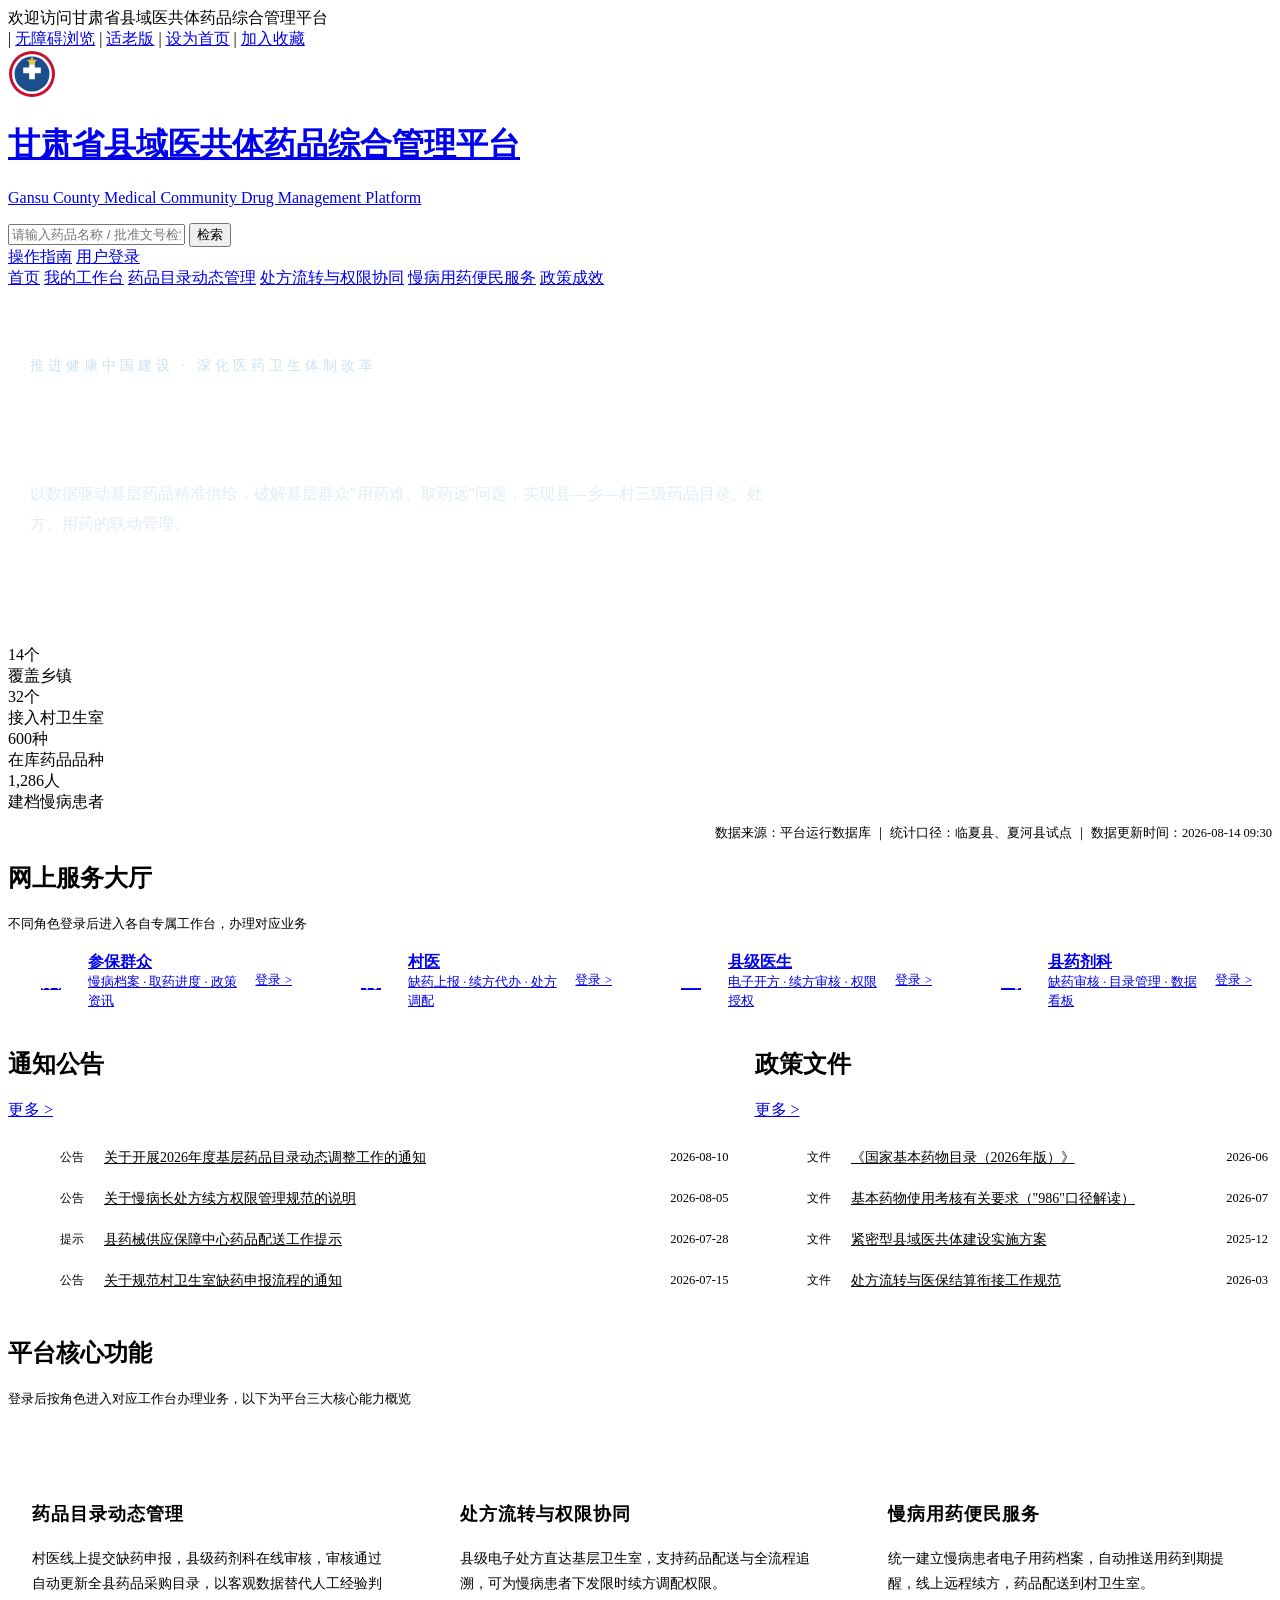
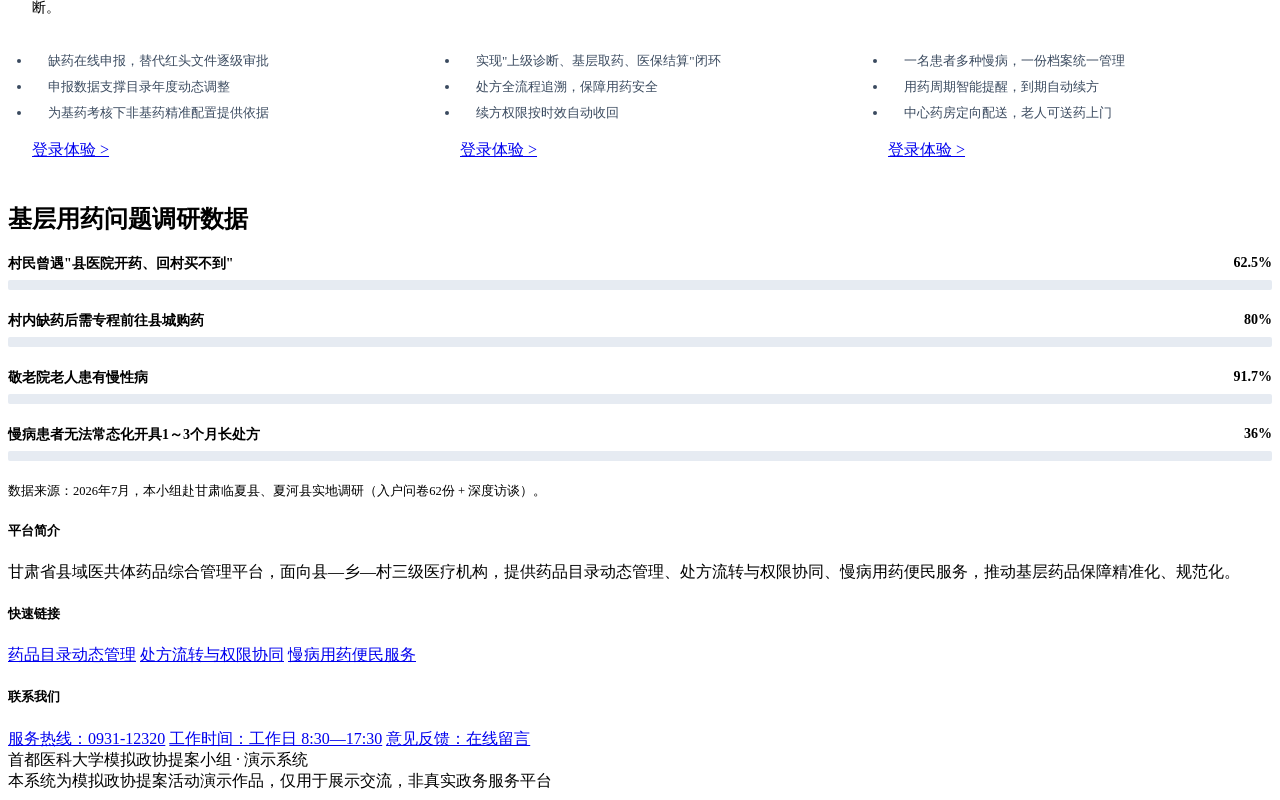
==== index.html @ e917889b "deploy index.html" ====
<!DOCTYPE html>
<html lang="zh-CN">
<head>
    <meta charset="UTF-8">
    <meta name="viewport" content="width=device-width, initial-scale=1.0">
    <title>甘肃省县域医共体药品综合管理平台 - 首页</title>
    <link rel="stylesheet" href="common.css">
    <style>
        /* ===== 首页横幅 ===== */
        .home-banner{
            background:linear-gradient(115deg,var(--blue-darker) 0%,var(--blue) 48%,var(--blue-mid) 100%);
            color:#fff;padding:54px 22px;border-bottom:3px solid var(--red);position:relative;overflow:hidden;
        }
        .home-banner::after{content:"";position:absolute;right:-90px;top:-110px;width:380px;height:380px;border-radius:50%;background:radial-gradient(circle,rgba(255,255,255,.12),transparent 68%)}
        .home-banner::before{content:"";position:absolute;left:0;bottom:0;width:100%;height:4px;background:linear-gradient(90deg,transparent,var(--gold-light) 30%,var(--gold-light) 70%,transparent)}
        .home-banner-inner{max-width:1240px;margin:0 auto;position:relative;z-index:1}
        .home-banner .kicker{font-size:14px;letter-spacing:4px;color:#cfe0f0;margin-bottom:16px}
        .home-banner h1{font-family:var(--serif);font-size:38px;font-weight:700;letter-spacing:4px;line-height:1.4}
        .home-banner .sub{font-size:16px;color:#e2ecf6;margin-top:16px;max-width:760px;line-height:1.9}
        .home-banner .actions{margin-top:28px;display:flex;gap:14px;flex-wrap:wrap}
        .btn.banner-outline{background:rgba(255,255,255,.10);color:#fff;border:1px solid rgba(255,255,255,.4)}
        .btn.banner-outline:hover{background:rgba(255,255,255,.2)}
        .btn.banner-solid{background:var(--red);color:#fff}
        .btn.banner-solid:hover{background:var(--red-deep)}

        /* ===== 数据公开 ===== */
        .data-note{font-size:12.5px;color:var(--muted);margin-top:12px;text-align:right}

        /* ===== 两栏：通知公告 / 政策文件 ===== */
        .two-col{display:grid;grid-template-columns:1.4fr 1fr;gap:22px}
        .notice-list{list-style:none}
        .notice-list li{display:flex;align-items:center;gap:12px;padding:11px 4px;border-bottom:1px dashed var(--line)}
        .notice-list li:last-child{border-bottom:none}
        .notice-list .tag{flex-shrink:0;font-size:12px;padding:1px 8px;border-radius:2px;background:var(--danger-bg);color:var(--danger)}
        .notice-list .tag.doc{background:var(--blue-light);color:var(--blue)}
        .notice-list a{flex:1;font-size:14px;color:var(--text);overflow:hidden;text-overflow:ellipsis;white-space:nowrap}
        .notice-list a:hover{color:var(--blue);text-decoration:underline}
        .notice-list .date{font-size:12.5px;color:var(--muted);flex-shrink:0}

        /* ===== 网上服务大厅（多角色登录入口） ===== */
        .role-entry{display:grid;grid-template-columns:repeat(auto-fit,minmax(230px,1fr));gap:16px}
        .role-entry a{
            display:flex;align-items:center;gap:14px;background:var(--card);border:1px solid var(--line);
            border-left:4px solid var(--blue);border-radius:var(--radius);padding:18px 20px;box-shadow:var(--shadow);transition:.15s;
        }
        .role-entry a:hover{border-left-color:var(--red);box-shadow:var(--shadow-lg);transform:translateY(-2px)}
        .role-entry .r-ic{width:46px;height:46px;flex-shrink:0;border-radius:3px;background:var(--blue);color:#fff;display:flex;align-items:center;justify-content:center;font-family:var(--serif);font-size:20px}
        .role-entry b{font-size:15.5px;color:var(--blue-deep);display:block;line-height:1.4}
        .role-entry .desc{font-size:12.5px;color:var(--muted)}
        .role-entry .go{margin-left:auto;color:var(--blue);font-size:13px;white-space:nowrap}

        /* ===== 功能模块 ===== */
        .func-grid{display:grid;grid-template-columns:repeat(auto-fit,minmax(300px,1fr));gap:20px}
        .func-card{
            background:var(--card);border:1px solid var(--line);border-top:3px solid var(--blue);
            border-radius:var(--radius);box-shadow:var(--shadow);padding:24px 24px 22px;display:flex;flex-direction:column;
            transition:.18s;
        }
        .func-card:hover{border-color:var(--blue-border);box-shadow:var(--shadow-lg);transform:translateY(-3px)}
        .func-card .no{
            width:38px;height:38px;border-radius:3px;background:var(--blue);color:#fff;
            display:flex;align-items:center;justify-content:center;font-size:17px;font-weight:700;margin-bottom:14px;
        }
        .func-card h3{font-family:var(--serif);font-size:18px;color:var(--blue-deep);margin-bottom:8px;letter-spacing:1px}
        .func-card p{font-size:13.5px;color:var(--muted);flex:1;line-height:1.8}
        .func-card ul{margin:14px 0;padding:0}
        .func-card ul li{font-size:13px;color:#3a4a5f;padding:4px 0 4px 16px;position:relative}
        .func-card ul li::before{content:"";position:absolute;left:0;top:11px;width:6px;height:6px;background:var(--red);border-radius:1px}
        .func-card .btn{align-self:flex-start}

        /* ===== 调研数据条形图 ===== */
        .survey-source{font-size:12.5px;color:var(--muted);margin-top:14px}
        .bar-row{margin-bottom:22px}
        .bar-row .top{display:flex;justify-content:space-between;font-size:14px;margin-bottom:7px}
        .bar-row .top b{color:var(--text);font-weight:600}
        .bar-row .top span{color:var(--blue);font-weight:700}
        .bar-track{height:10px;background:#e6ebf2;border-radius:2px;overflow:hidden}
        .bar-fill{height:100%;width:0;background:var(--blue);border-radius:2px;transition:width 1.1s cubic-bezier(.22,.61,.36,1)}
        .bar-fill.warn{background:var(--warn)}
        .bar-fill.red{background:var(--red)}

        @media(max-width:860px){
            .home-banner h1{font-size:28px;letter-spacing:2px}
            .two-col{grid-template-columns:1fr}
        }
    </style>
</head>
<body>
    <!-- 顶部工具条 -->
    <div class="topbar">
        <div class="topbar-inner">
            <span class="welcome">欢迎访问甘肃省县域医共体药品综合管理平台</span>
            <div class="links">
                <span id="today"></span>
                <span class="sep">|</span>
                <a href="javascript:void(0)">无障碍浏览</a>
                <span class="sep">|</span>
                <a href="javascript:void(0)">适老版</a>
                <span class="sep">|</span>
                <a href="javascript:void(0)">设为首页</a>
                <span class="sep">|</span>
                <a href="javascript:void(0)">加入收藏</a>
            </div>
        </div>
    </div>

    <!-- 页头 -->
    <header class="main-header">
        <div class="header-inner">
            <a class="brand" href="index.html">
                <svg class="emblem" viewBox="0 0 48 48" width="48" height="48" aria-label="平台标识">
                    <circle cx="24" cy="24" r="23" fill="#c8102e"/>
                    <circle cx="24" cy="24" r="20" fill="#ffffff"/>
                    <circle cx="24" cy="24" r="17.5" fill="#1b4f8b"/>
                    <path d="M21.2 11.6h5.6v6.0h6.0v5.6h-6.0v6.0h-5.6v-6.0h-6.0v-5.6h6.0z" fill="#ffffff"/>
                    <path d="M24 6.4l1.5 3.3 3.6.4-2.7 2.3.8 3.5-3.2-2-3.2 2 .8-3.5-2.7-2.3 3.6-.4z" fill="#f0c33c"/>
                </svg>
                <span class="brand-text">
                    <h1>甘肃省县域医共体药品综合管理平台</h1>
                    <p>Gansu County Medical Community Drug Management Platform</p>
                </span>
            </a>
            <div class="header-right">
                <div class="searchbox">
                    <input type="text" placeholder="请输入药品名称 / 批准文号检索">
                    <button type="button">检索</button>
                </div>
                <div class="header-actions">
                    <a href="guide.html">操作指南</a>
                    <a class="login-btn" href="login.html">用户登录</a>
                </div>
            </div>
        </div>
    </header>

    <!-- 主导航 -->
    <nav class="main-nav">
        <div class="nav-inner">
            <a href="index.html" class="active">首页</a>
            <a href="dashboard.html">我的工作台</a>
            <a href="drug-manage.html">药品目录动态管理</a>
            <a href="prescription.html">处方流转与权限协同</a>
            <a href="chronic-service.html">慢病用药便民服务</a>
            <a href="effect.html">政策成效</a>
        </div>
    </nav>

    <!-- 首页横幅 -->
    <div class="home-banner">
        <div class="home-banner-inner">
            <p class="kicker">推进健康中国建设 · 深化医药卫生体制改革</p>
            <h1>紧密型县域医共体药品保障信息化平台</h1>
            <p class="sub">以数据驱动基层药品精准供给，破解基层群众"用药难、取药远"问题，实现县—乡—村三级药品目录、处方、用药的联动管理。</p>
            <div class="actions">
                <a class="btn banner-solid" href="login.html">登录网上服务大厅</a>
                <a class="btn banner-outline" href="guide.html">查看全角色操作指南</a>
            </div>
        </div>
    </div>

    <div class="container">
        <!-- 数据公开 -->
        <div class="stat-cards">
            <div class="stat-card"><div class="n"><span class="count" data-to="14">0</span><span class="unit">个</span></div><div class="l">覆盖乡镇</div></div>
            <div class="stat-card"><div class="n"><span class="count" data-to="32">0</span><span class="unit">个</span></div><div class="l">接入村卫生室</div></div>
            <div class="stat-card"><div class="n"><span class="count" data-to="600">0</span><span class="unit">种</span></div><div class="l">在库药品品种</div></div>
            <div class="stat-card red"><div class="n"><span class="count" data-to="1286">0</span><span class="unit">人</span></div><div class="l">建档慢病患者</div></div>
        </div>
        <div class="data-note">数据来源：平台运行数据库 ｜ 统计口径：临夏县、夏河县试点 ｜ 数据更新时间：2026-08-14 09:30</div>

        <!-- 网上服务大厅（多角色登录入口） -->
        <div class="section">
            <div class="sec-head"><h2>网上服务大厅</h2><span class="muted" style="font-size:13px">不同角色登录后进入各自专属工作台，办理对应业务</span></div>
            <div class="role-entry">
                <a href="login.html">
                    <span class="r-ic">众</span>
                    <span><b>参保群众</b><span class="desc">慢病档案 · 取药进度 · 政策资讯</span></span>
                    <span class="go">登录 &gt;</span>
                </a>
                <a href="login.html">
                    <span class="r-ic">村</span>
                    <span><b>村医</b><span class="desc">缺药上报 · 续方代办 · 处方调配</span></span>
                    <span class="go">登录 &gt;</span>
                </a>
                <a href="login.html">
                    <span class="r-ic">医</span>
                    <span><b>县级医生</b><span class="desc">电子开方 · 续方审核 · 权限授权</span></span>
                    <span class="go">登录 &gt;</span>
                </a>
                <a href="login.html">
                    <span class="r-ic">药</span>
                    <span><b>县药剂科</b><span class="desc">缺药审核 · 目录管理 · 数据看板</span></span>
                    <span class="go">登录 &gt;</span>
                </a>
            </div>
        </div>

        <!-- 通知公告 + 政策文件 -->
        <div class="section">
            <div class="two-col">
                <div>
                    <div class="sec-head"><h2>通知公告</h2><a class="more" href="javascript:void(0)">更多 &gt;</a></div>
                    <ul class="notice-list">
                        <li><span class="tag">公告</span><a href="javascript:void(0)">关于开展2026年度基层药品目录动态调整工作的通知</a><span class="date">2026-08-10</span></li>
                        <li><span class="tag">公告</span><a href="javascript:void(0)">关于慢病长处方续方权限管理规范的说明</a><span class="date">2026-08-05</span></li>
                        <li><span class="tag">提示</span><a href="javascript:void(0)">县药械供应保障中心药品配送工作提示</a><span class="date">2026-07-28</span></li>
                        <li><span class="tag">公告</span><a href="javascript:void(0)">关于规范村卫生室缺药申报流程的通知</a><span class="date">2026-07-15</span></li>
                    </ul>
                </div>
                <div>
                    <div class="sec-head"><h2>政策文件</h2><a class="more" href="javascript:void(0)">更多 &gt;</a></div>
                    <ul class="notice-list">
                        <li><span class="tag doc">文件</span><a href="https://www.gov.cn/zhengce/zhengceku/202607/content_7074868.htm" target="_blank" rel="noopener" title="跳转到中国政府网原文（新窗口打开）">《国家基本药物目录（2026年版）》</a><span class="date">2026-06</span></li>
                        <li><span class="tag doc">文件</span><a href="https://www.nhc.gov.cn/yaozs/c100098/new_list.shtml" target="_blank" rel="noopener" title="跳转到国家卫生健康委药物政策栏目（新窗口打开）">基本药物使用考核有关要求（"986"口径解读）</a><span class="date">2026-07</span></li>
                        <li><span class="tag doc">文件</span><a href="https://www.gov.cn/zhengce/zhengceku/202312/content_6923447.htm" target="_blank" rel="noopener" title="跳转到中国政府网原文（新窗口打开）">紧密型县域医共体建设实施方案</a><span class="date">2025-12</span></li>
                        <li><span class="tag doc">文件</span><a href="https://www.nhsa.gov.cn/" target="_blank" rel="noopener" title="跳转到国家医疗保障局官网（新窗口打开）">处方流转与医保结算衔接工作规范</a><span class="date">2026-03</span></li>
                    </ul>
                </div>
            </div>
        </div>

        <!-- 平台功能 -->
        <div class="section">
            <div class="sec-head"><h2>平台核心功能</h2><span class="muted" style="font-size:13px">登录后按角色进入对应工作台办理业务，以下为平台三大核心能力概览</span></div>
            <div class="func-grid">
                <div class="func-card">
                    <div class="no">01</div>
                    <h3>药品目录动态管理</h3>
                    <p>村医线上提交缺药申报，县级药剂科在线审核，审核通过自动更新全县药品采购目录，以客观数据替代人工经验判断。</p>
                    <ul>
                        <li>缺药在线申报，替代红头文件逐级审批</li>
                        <li>申报数据支撑目录年度动态调整</li>
                        <li>为基药考核下非基药精准配置提供依据</li>
                    </ul>
                    <a class="btn" href="login.html">登录体验 &gt;</a>
                </div>
                <div class="func-card">
                    <div class="no">02</div>
                    <h3>处方流转与权限协同</h3>
                    <p>县级电子处方直达基层卫生室，支持药品配送与全流程追溯，可为慢病患者下发限时续方调配权限。</p>
                    <ul>
                        <li>实现"上级诊断、基层取药、医保结算"闭环</li>
                        <li>处方全流程追溯，保障用药安全</li>
                        <li>续方权限按时效自动收回</li>
                    </ul>
                    <a class="btn" href="login.html">登录体验 &gt;</a>
                </div>
                <div class="func-card">
                    <div class="no">03</div>
                    <h3>慢病用药便民服务</h3>
                    <p>统一建立慢病患者电子用药档案，自动推送用药到期提醒，线上远程续方，药品配送到村卫生室。</p>
                    <ul>
                        <li>一名患者多种慢病，一份档案统一管理</li>
                        <li>用药周期智能提醒，到期自动续方</li>
                        <li>中心药房定向配送，老人可送药上门</li>
                    </ul>
                    <a class="btn" href="login.html">登录体验 &gt;</a>
                </div>
            </div>
        </div>

        <!-- 调研数据 -->
        <div class="section">
            <div class="sec-head"><h2>基层用药问题调研数据</h2></div>
            <div class="card">
                <div class="bar-row">
                    <div class="top"><b>村民曾遇"县医院开药、回村买不到"</b><span>62.5%</span></div>
                    <div class="bar-track"><div class="bar-fill" data-w="62.5"></div></div>
                </div>
                <div class="bar-row">
                    <div class="top"><b>村内缺药后需专程前往县城购药</b><span>80%</span></div>
                    <div class="bar-track"><div class="bar-fill warn" data-w="80"></div></div>
                </div>
                <div class="bar-row">
                    <div class="top"><b>敬老院老人患有慢性病</b><span>91.7%</span></div>
                    <div class="bar-track"><div class="bar-fill red" data-w="91.7"></div></div>
                </div>
                <div class="bar-row">
                    <div class="top"><b>慢病患者无法常态化开具1～3个月长处方</b><span>36%</span></div>
                    <div class="bar-track"><div class="bar-fill" data-w="36"></div></div>
                </div>
                <div class="survey-source">数据来源：2026年7月，本小组赴甘肃临夏县、夏河县实地调研（入户问卷62份 + 深度访谈）。</div>
            </div>
        </div>
    </div>

    <!-- 页脚 -->
    <footer class="site-footer">
        <div class="footer-top">
            <div>
                <h5>平台简介</h5>
                <p>甘肃省县域医共体药品综合管理平台，面向县—乡—村三级医疗机构，提供药品目录动态管理、处方流转与权限协同、慢病用药便民服务，推动基层药品保障精准化、规范化。</p>
            </div>
            <div>
                <h5>快速链接</h5>
                <a href="drug-manage.html">药品目录动态管理</a>
                <a href="prescription.html">处方流转与权限协同</a>
                <a href="chronic-service.html">慢病用药便民服务</a>
            </div>
            <div>
                <h5>联系我们</h5>
                <a href="javascript:void(0)">服务热线：0931-12320</a>
                <a href="javascript:void(0)">工作时间：工作日 8:30—17:30</a>
                <a href="javascript:void(0)">意见反馈：在线留言</a>
            </div>
        </div>
        <div class="footer-bar">
            <div>首都医科大学模拟政协提案小组 · 演示系统</div>
            <div>本系统为模拟政协提案活动演示作品，仅用于展示交流，非真实政务服务平台</div>
        </div>
    </footer>

    <script src="drugs-data.js"></script>
    <script src="common.js"></script>
    <script>
        function fmt(n){ return String(n).replace(/\B(?=(\d{3})+(?!\d))/g,','); }
        function animateCount(el){
            const to = parseFloat(el.dataset.to);
            const dur = 1400, start = performance.now();
            function tick(now){
                const p = Math.min((now - start) / dur, 1);
                const eased = 1 - Math.pow(1 - p, 3);
                el.textContent = fmt(Math.round(to * eased));
                if(p < 1) requestAnimationFrame(tick);
            }
            requestAnimationFrame(tick);
        }
        function animateBars(){
            document.querySelectorAll(".bar-fill").forEach(b=>{ b.style.width = b.dataset.w + "%"; });
        }
        window.addEventListener("load", ()=>{
            document.querySelectorAll(".count").forEach(animateCount);
            setTimeout(animateBars, 300);
        });
    </script>
</body>
</html>
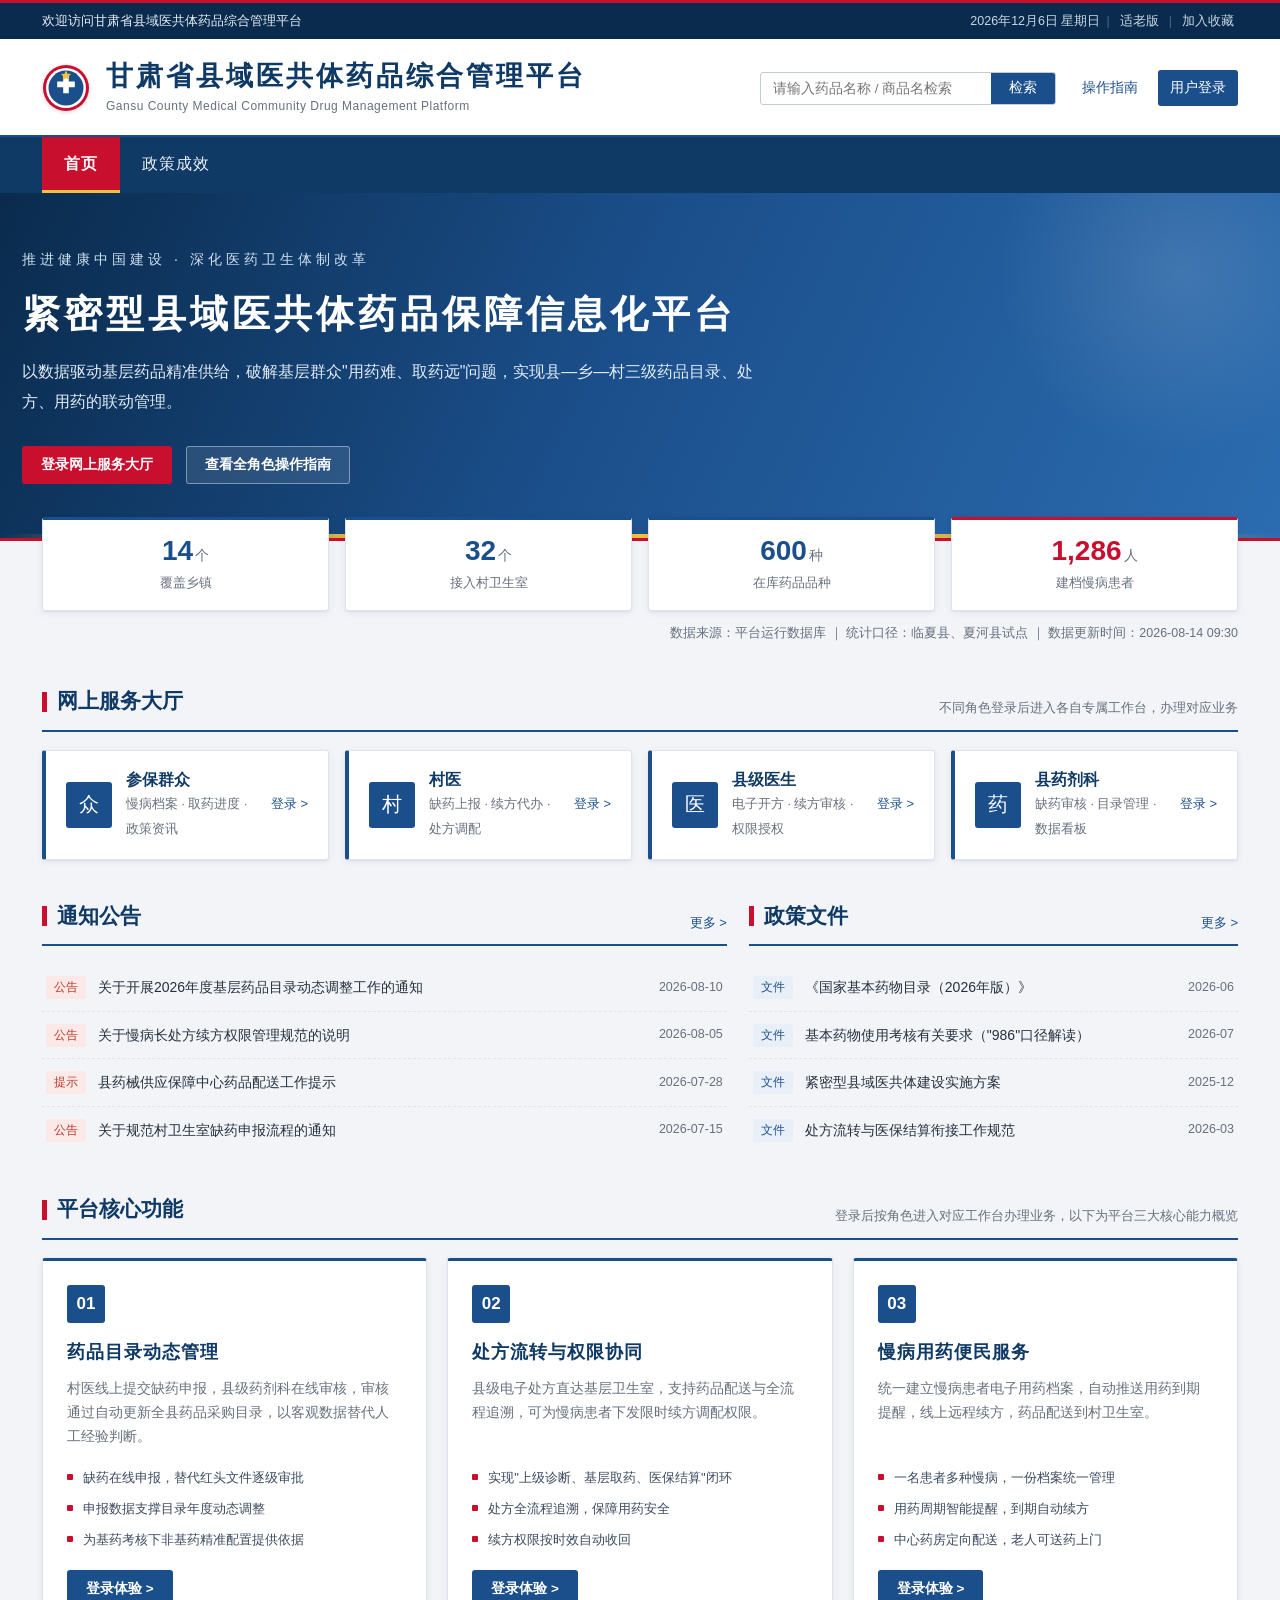
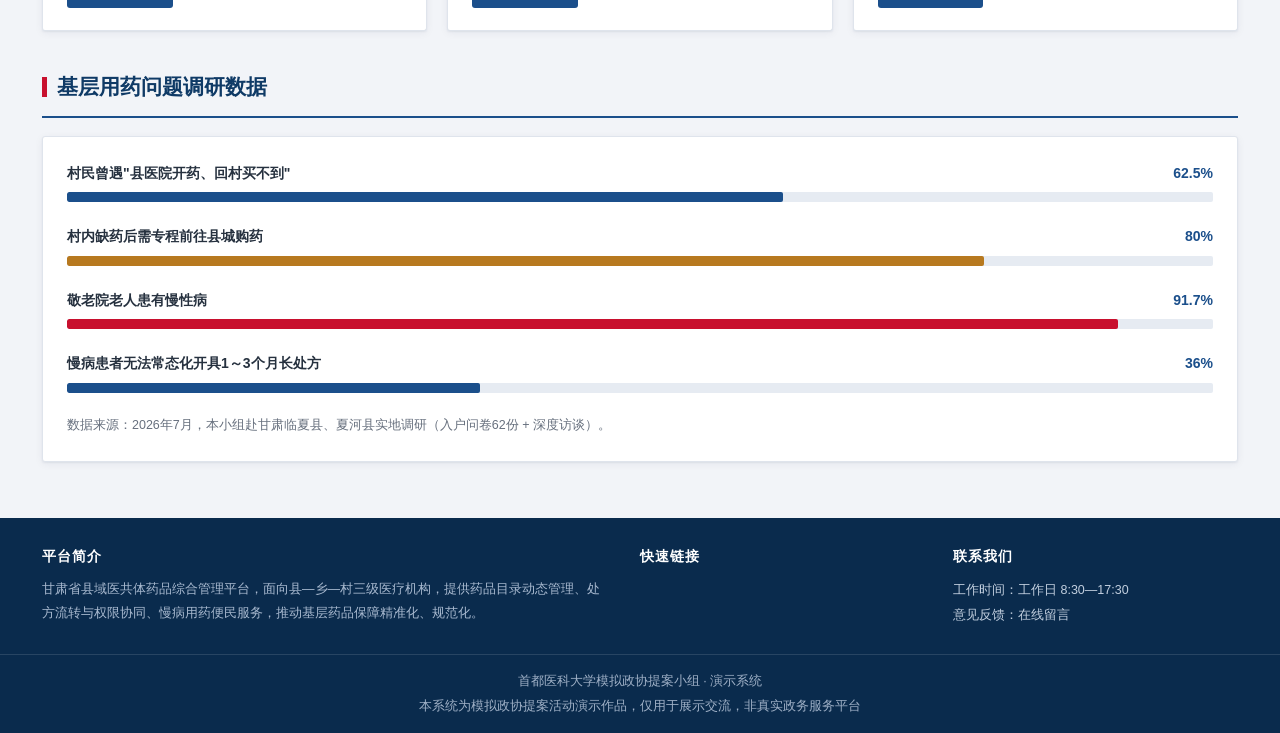
==== commit f197cc9d: "Update site: remove service hotline & accessibility links, improve elder mode" ====
--- a/index.html
+++ b/index.html
@@ -93,11 +93,7 @@
             <div class="links">
                 <span id="today"></span>
                 <span class="sep">|</span>
-                <a href="javascript:void(0)">无障碍浏览</a>
-                <span class="sep">|</span>
                 <a href="javascript:void(0)">适老版</a>
-                <span class="sep">|</span>
-                <a href="javascript:void(0)">设为首页</a>
                 <span class="sep">|</span>
                 <a href="javascript:void(0)">加入收藏</a>
             </div>
@@ -299,7 +295,6 @@
             </div>
             <div>
                 <h5>联系我们</h5>
-                <a href="javascript:void(0)">服务热线：0931-12320</a>
                 <a href="javascript:void(0)">工作时间：工作日 8:30—17:30</a>
                 <a href="javascript:void(0)">意见反馈：在线留言</a>
             </div>
--- a/common.css
+++ b/common.css
@@ -0,0 +1,514 @@
+/* ==========================================================================
+   甘肃省县域医共体药品综合管理平台 · 全局样式
+   风格：政务门户 / 医药监管信息化系统
+   配色：政务蓝 + 政务红 + 金；标题用宋体，正文用微软雅黑；小圆角、全边框表格
+   ========================================================================== */
+
+*{margin:0;padding:0;box-sizing:border-box}
+
+:root{
+    /* 政务蓝系 */
+    --blue:#1b4f8b;
+    --blue-deep:#0f3a66;
+    --blue-darker:#0a2b4d;
+    --blue-mid:#2b6cb0;
+    --blue-light:#e8eff8;
+    --blue-border:#c8d8ea;
+    /* 政务红 / 金 */
+    --red:#c8102e;
+    --red-deep:#a3001b;
+    --gold:#b8860b;
+    --gold-light:#f0c33c;
+    /* 中性 */
+    --bg:#f2f4f8;
+    --card:#ffffff;
+    --text:#26313f;
+    --muted:#67707e;
+    --line:#dfe4ec;
+    --line-strong:#c3cbd8;
+    /* 语义色（状态） */
+    --ok:#1f7a4d;      --ok-bg:#e4f2ea;
+    --warn:#b7791f;    --warn-bg:#fbf0dc;
+    --danger:#c0392b;  --danger-bg:#fbe9e7;
+    /* 圆角 / 阴影（政务站接近直角） */
+    --radius:3px;
+    --shadow:0 1px 2px rgba(16,42,67,.06),0 2px 8px rgba(16,42,67,.06);
+    --shadow-lg:0 8px 28px rgba(16,42,67,.16);
+    /* 字体 */
+    --serif:"SimSun","宋体","Songti SC","Noto Serif SC",serif;
+    --ui:"Microsoft YaHei","微软雅黑","PingFang SC",-apple-system,"Segoe UI",sans-serif;
+}
+
+html{scroll-behavior:smooth}
+body{
+    font-family:var(--ui);
+    background:var(--bg);
+    color:var(--text);
+    font-size:14px;
+    line-height:1.75;
+    -webkit-font-smoothing:antialiased;
+}
+a{text-decoration:none;color:inherit}
+ul{list-style:none}
+
+/* ==========================================================================
+   顶部工具条（日期 / 无障碍 / 收藏），顶部带政务红细条
+   ========================================================================== */
+.topbar{
+    background:var(--blue-darker);
+    border-top:3px solid var(--red);
+    color:#c9d6e6;
+    font-size:12.5px;
+    line-height:1;
+}
+.topbar-inner{
+    max-width:1240px;margin:0 auto;padding:0 22px;
+    height:36px;display:flex;align-items:center;justify-content:space-between;gap:16px;
+}
+.topbar-inner .welcome{color:#e7eef7}
+.topbar-inner .links{display:flex;align-items:center;gap:6px}
+.topbar-inner .links a{color:#c9d6e6;padding:0 4px}
+.topbar-inner .links a:hover{color:#fff}
+.topbar-inner .links .sep{opacity:.35}
+
+/* ==========================================================================
+   页头（徽标 + 站名 + 检索 + 登录）
+   ========================================================================== */
+.main-header{background:#fff;border-bottom:2px solid var(--blue)}
+.header-inner{
+    max-width:1240px;margin:0 auto;padding:20px 22px 18px;
+    display:flex;align-items:center;justify-content:space-between;gap:24px;flex-wrap:wrap;
+}
+.brand{display:flex;align-items:center;gap:16px}
+.emblem{flex-shrink:0;filter:drop-shadow(0 1px 2px rgba(0,0,0,.18))}
+.brand-text h1{
+    font-family:var(--serif);
+    font-size:27px;font-weight:700;color:var(--blue-deep);
+    letter-spacing:3px;line-height:1.3;
+}
+.brand-text p{font-size:12px;color:var(--muted);letter-spacing:.5px;margin-top:2px}
+.header-right{display:flex;align-items:center;gap:14px}
+.searchbox{display:flex;border:1px solid var(--line-strong);border-radius:var(--radius);overflow:hidden;background:#fff}
+.searchbox input{
+    border:none;outline:none;padding:8px 12px;width:230px;font-size:13.5px;color:var(--text);background:transparent;
+}
+.searchbox button{
+    border:none;background:var(--blue);color:#fff;padding:0 18px;cursor:pointer;font-size:13.5px;
+}
+.searchbox button:hover{background:var(--blue-mid)}
+.header-actions{display:flex;align-items:center;gap:8px;font-size:13.5px}
+.header-actions a{color:var(--blue);padding:6px 12px;border-radius:3px}
+.header-actions a:hover{background:var(--blue-light)}
+.header-actions .login-btn{background:var(--blue);color:#fff}
+.header-actions .login-btn:hover{background:var(--blue-mid)}
+.header-actions .user-chip{display:flex;align-items:center;gap:8px;color:var(--blue-deep);font-weight:600}
+.header-actions .user-chip .role-tag{font-size:12px;font-weight:400;color:var(--muted)}
+.header-actions .user-chip .logout{color:var(--red);font-weight:400}
+.header-actions .user-chip .logout:hover{text-decoration:underline}
+
+/* ==========================================================================
+   主导航（深蓝横条，红色高亮当前项）
+   ========================================================================== */
+.main-nav{background:var(--blue-deep)}
+.nav-inner{
+    max-width:1240px;margin:0 auto;padding:0 22px;display:flex;align-items:stretch;
+}
+.main-nav a{
+    color:#eaf0f7;font-size:15.5px;padding:13px 22px;letter-spacing:1px;
+    border-bottom:3px solid transparent;transition:.15s;white-space:nowrap;
+}
+.main-nav a:hover{background:var(--blue-mid);color:#fff}
+.main-nav a.active{background:var(--red);color:#fff;border-bottom-color:var(--gold-light);font-weight:700}
+
+/* ==========================================================================
+   面包屑 / 用户身份条
+   ========================================================================== */
+.crumb{
+    max-width:1240px;margin:14px auto 0;padding:0 22px;
+    font-size:13px;color:var(--muted);
+}
+.crumb a{color:var(--blue)}
+.crumb a:hover{text-decoration:underline}
+.crumb .sep{margin:0 6px;color:var(--line-strong)}
+
+.user-bar{
+    max-width:1240px;margin:12px auto 0;padding:9px 14px 9px 22px;
+    background:var(--blue-light);border:1px solid var(--blue-border);border-left:4px solid var(--blue);
+    border-radius:var(--radius);font-size:13px;color:#3d4c61;
+    display:flex;align-items:center;gap:20px;flex-wrap:wrap;
+}
+.user-bar b{color:var(--blue-deep)}
+.user-bar .u-right{margin-left:auto;display:flex;gap:14px}
+.user-bar .u-right a{color:var(--blue)}
+.user-bar .u-right a:hover{text-decoration:underline}
+
+/* ==========================================================================
+   容器 / 内页横幅 / 区块标题
+   ========================================================================== */
+.container{max-width:1240px;margin:0 auto;padding:0 22px}
+.page-banner{
+    background:linear-gradient(120deg,var(--blue-darker),var(--blue) 55%,var(--blue-mid));
+    color:#fff;padding:34px 22px;border-bottom:3px solid var(--red);
+    position:relative;overflow:hidden;
+}
+.page-banner::after{
+    content:"";position:absolute;right:-70px;top:-90px;width:300px;height:300px;border-radius:50%;
+    background:radial-gradient(circle,rgba(255,255,255,.10),transparent 70%);
+}
+.page-banner-inner{max-width:1240px;margin:0 auto;position:relative;z-index:1}
+.page-banner h1{
+    font-family:var(--serif);font-size:26px;font-weight:700;letter-spacing:2px;
+    display:flex;align-items:center;gap:12px;
+}
+.page-banner h1::before{content:"";width:5px;height:24px;background:var(--red);display:inline-block}
+.page-banner p{font-size:14px;color:#d8e4f1;margin-top:8px;max-width:820px}
+
+.section{margin-top:38px}
+.sec-head{display:flex;align-items:flex-end;justify-content:space-between;gap:16px;border-bottom:2px solid var(--blue);padding-bottom:10px;margin-bottom:18px}
+.sec-head h2{
+    font-family:var(--serif);font-size:21px;font-weight:700;color:var(--blue-deep);
+    display:flex;align-items:center;gap:10px;
+}
+.sec-head h2::before{content:"";width:5px;height:20px;background:var(--red);display:inline-block}
+.sec-head .more{font-size:13px;color:var(--blue);white-space:nowrap}
+.sec-head .more:hover{text-decoration:underline}
+
+/* ==========================================================================
+   卡片 / 统计
+   ========================================================================== */
+.card{
+    background:var(--card);border:1px solid var(--line);border-radius:var(--radius);
+    box-shadow:var(--shadow);padding:24px;
+}
+.stat-cards{
+    display:grid;grid-template-columns:repeat(auto-fit,minmax(200px,1fr));gap:16px;
+    margin-top:-24px;position:relative;z-index:5;
+}
+.stat-card{
+    background:var(--card);border:1px solid var(--line);border-top:3px solid var(--blue);
+    border-radius:var(--radius);box-shadow:var(--shadow);padding:16px 20px;text-align:center;
+}
+.stat-card.teal{border-top-color:var(--ok)}
+.stat-card.amber{border-top-color:var(--warn)}
+.stat-card.red{border-top-color:var(--red)}
+.stat-card .n{font-size:28px;font-weight:700;color:var(--blue);font-family:"Arial",var(--ui);line-height:1.1}
+.stat-card .n .unit{font-size:14px;color:var(--muted);font-weight:400;margin-left:2px}
+.stat-card.teal .n{color:var(--ok)}
+.stat-card.amber .n{color:var(--warn)}
+.stat-card.red .n{color:var(--red)}
+.stat-card .l{font-size:13px;color:var(--muted);margin-top:5px}
+
+/* ==========================================================================
+   按钮（政务风：接近直角、克制用色）
+   ========================================================================== */
+.btn{
+    display:inline-flex;align-items:center;justify-content:center;gap:6px;
+    padding:8px 18px;border:1px solid transparent;border-radius:3px;
+    font-family:var(--ui);font-size:13.5px;font-weight:600;cursor:pointer;transition:.15s;
+    background:var(--blue);color:#fff;line-height:1.5;
+}
+.btn:hover{background:var(--blue-mid)}
+.btn.sm{padding:4px 12px;font-size:12.5px;border-radius:2px;font-weight:500}
+.btn.ok{background:var(--ok)} .btn.ok:hover{background:#1a6841}
+.btn.warn{background:var(--warn)} .btn.warn:hover{background:#a06a1a}
+.btn.danger{background:var(--danger)} .btn.danger:hover{background:#a53022}
+.btn.ghost{background:#fff;color:var(--blue);border-color:var(--blue-border)}
+.btn.ghost:hover{background:var(--blue-light);border-color:var(--blue)}
+.btn.ghost.active{background:var(--blue);color:#fff;border-color:var(--blue)}
+.btn.outline{background:#fff;color:var(--blue);border-color:var(--blue)}
+.btn.outline:hover{background:var(--blue-light)}
+.btn:disabled{opacity:.5;cursor:not-allowed}
+.btn svg{flex-shrink:0}
+
+/* ==========================================================================
+   表单
+   ========================================================================== */
+.form-grid{display:grid;grid-template-columns:1fr 1fr;gap:14px 22px}
+.form-grid .full{grid-column:1/-1}
+label{display:block;margin-bottom:6px;color:#3a4a5f;font-size:13.5px;font-weight:600}
+label .req{color:var(--red);margin-left:3px}
+input,textarea,select{
+    width:100%;padding:8px 11px;border:1px solid var(--line-strong);border-radius:3px;
+    font-family:var(--ui);font-size:13.5px;color:var(--text);background:#fff;transition:.15s;
+}
+input:focus,textarea:focus,select:focus{
+    outline:none;border-color:var(--blue);box-shadow:0 0 0 2px rgba(27,79,139,.12);
+}
+textarea{resize:vertical;line-height:1.6}
+.form-tip{font-size:12.5px;color:var(--muted);margin-top:4px}
+.form-row{display:flex;align-items:center;gap:12px;flex-wrap:wrap}
+
+/* ==========================================================================
+   表格（政务表格：全边框、浅蓝表头、序号列）
+   ========================================================================== */
+.table-wrap{overflow-x:auto}
+table.data{width:100%;border-collapse:collapse;font-size:13.5px;background:#fff}
+table.data th,table.data td{border:1px solid var(--line);padding:9px 12px;text-align:center}
+table.data thead th{
+    background:var(--blue-light);color:var(--blue-deep);font-weight:700;font-size:13.5px;
+    white-space:nowrap;border-bottom:2px solid var(--blue-border);
+}
+table.data tbody tr:nth-child(even){background:#f8fafd}
+table.data tbody tr:hover{background:#eef4fb}
+table.data td.num{font-family:"Arial",var(--ui)}
+table.data .empty{color:var(--muted);padding:26px 0;background:#fff}
+.table-info{
+    display:flex;align-items:center;justify-content:space-between;gap:12px;
+    margin-top:8px;font-size:12.5px;color:var(--muted);flex-wrap:wrap;
+}
+.pager{display:flex;align-items:center;gap:6px}
+.pager a,.pager span{
+    display:inline-flex;align-items:center;justify-content:center;min-width:26px;height:26px;
+    padding:0 7px;border:1px solid var(--line-strong);border-radius:2px;font-size:12.5px;color:var(--text);
+}
+.pager a:hover{border-color:var(--blue);color:var(--blue)}
+.pager .cur{background:var(--blue);border-color:var(--blue);color:#fff}
+
+/* ==========================================================================
+   徽章（状态）
+   ========================================================================== */
+.badge{display:inline-block;padding:2px 10px;border-radius:2px;font-size:12.5px;font-weight:600;line-height:1.6}
+.badge.wait{background:var(--warn-bg);color:var(--warn)}
+.badge.pass{background:var(--ok-bg);color:var(--ok)}
+.badge.reject{background:var(--danger-bg);color:var(--danger)}
+.badge.going{background:var(--blue-light);color:var(--blue)}
+.badge.done{background:var(--ok-bg);color:var(--ok)}
+.badge.red{background:var(--danger-bg);color:var(--danger)}
+.badge.amber{background:var(--warn-bg);color:var(--warn)}
+.badge.ok{background:var(--ok-bg);color:var(--ok)}
+.badge.info{background:var(--blue-light);color:var(--blue)}
+.badge.gray{background:#eef0f4;color:var(--muted)}
+
+/* ==========================================================================
+   工具栏 / 检索框
+   ========================================================================== */
+.toolbar{display:flex;align-items:center;gap:10px;margin-bottom:12px;flex-wrap:wrap}
+.toolbar .spacer{flex:1}
+.search{position:relative}
+.search input{padding-left:34px;min-width:230px}
+.search svg{position:absolute;left:11px;top:50%;transform:translateY(-50%);color:var(--muted);pointer-events:none}
+
+/* ==========================================================================
+   提示（toast）
+   ========================================================================== */
+#toast{position:fixed;top:150px;right:22px;z-index:400;display:flex;flex-direction:column;gap:10px}
+.toast{
+    background:#fff;border:1px solid var(--line);border-left:4px solid var(--ok);
+    box-shadow:var(--shadow-lg);border-radius:3px;padding:11px 16px;font-size:13.5px;color:var(--text);
+    min-width:250px;max-width:360px;animation:slideIn .25s;
+}
+.toast.error{border-left-color:var(--danger)}
+.toast.warn{border-left-color:var(--warn)}
+@keyframes slideIn{from{opacity:0;transform:translateX(26px)}to{opacity:1;transform:none}}
+
+/* ==========================================================================
+   弹窗（modal）
+   ========================================================================== */
+.modal-mask{position:fixed;inset:0;background:rgba(10,32,53,.5);z-index:500;display:none;align-items:center;justify-content:center;padding:20px}
+.modal-mask.show{display:flex}
+.modal{
+    background:#fff;border-radius:4px;padding:24px 26px;width:100%;max-width:520px;
+    box-shadow:0 24px 70px rgba(0,0,0,.3);max-height:86vh;overflow:auto;
+}
+.modal-head{display:flex;align-items:center;justify-content:space-between;border-bottom:1px solid var(--line);padding-bottom:12px;margin-bottom:14px}
+.modal-head h4{font-family:var(--serif);font-size:17px;color:var(--blue-deep);font-weight:700}
+.modal .close{border:none;background:#eef0f4;color:var(--muted);width:28px;height:28px;border-radius:3px;cursor:pointer;font-size:15px;line-height:1}
+.modal .close:hover{background:var(--danger);color:#fff}
+.modal .actions{display:flex;gap:10px;justify-content:flex-end;margin-top:18px}
+
+/* ==========================================================================
+   页脚
+   ========================================================================== */
+.site-footer{margin-top:56px;background:var(--blue-darker);color:#c2cfdf}
+.footer-top{max-width:1240px;margin:0 auto;padding:26px 22px;display:grid;grid-template-columns:2fr 1fr 1fr;gap:28px;font-size:13px}
+.footer-top h5{color:#fff;font-size:14px;margin-bottom:10px;letter-spacing:1px}
+.footer-top a{color:#c2cfdf;display:block;line-height:2;font-size:12.5px}
+.footer-top a:hover{color:#fff}
+.footer-top p{color:#a9bad0;line-height:1.9;font-size:12.5px}
+.footer-bar{border-top:1px solid rgba(255,255,255,.12);padding:14px 22px;text-align:center;font-size:12.5px;color:#9fb0c6;line-height:2}
+.footer-bar .beian{display:flex;justify-content:center;gap:18px;flex-wrap:wrap;margin-top:4px}
+.footer-bar .beian span{display:inline-flex;align-items:center;gap:5px}
+
+/* ==========================================================================
+   其它通用
+   ========================================================================== */
+.muted{color:var(--muted)}
+.data-note{font-size:12.5px;color:var(--muted);text-align:right}
+.center{text-align:center}
+.mt-0{margin-top:0} .mt-12{margin-top:12px} .mt-18{margin-top:18px} .mt-24{margin-top:24px}
+.hidden{display:none}
+.tag-auth{
+    background:var(--blue-light);border:1px dashed var(--blue);border-radius:2px;
+    padding:3px 9px;font-size:12px;color:var(--blue);white-space:nowrap;
+}
+
+/* 通知/政策列表（首页与弹窗内通用） */
+.notice-list{list-style:none}
+.notice-list li{display:flex;align-items:center;gap:12px;padding:11px 4px;border-bottom:1px dashed var(--line)}
+.notice-list li:last-child{border-bottom:none}
+.notice-list .tag{flex-shrink:0;font-size:12px;padding:1px 8px;border-radius:2px;background:var(--danger-bg);color:var(--danger)}
+.notice-list .tag.doc{background:var(--blue-light);color:var(--blue)}
+.notice-list a{flex:1;font-size:14px;color:var(--text);overflow:hidden;text-overflow:ellipsis;white-space:nowrap}
+.notice-list a:hover{color:var(--blue);text-decoration:underline}
+.notice-list .date{font-size:12.5px;color:var(--muted);flex-shrink:0}
+
+/* 空态 */
+.empty{text-align:center;color:var(--muted);padding:22px 0;font-size:13.5px}
+
+/* ==========================================================================
+   功能模块（步骤编号标题，功能页共用）
+   ========================================================================== */
+.module{margin-top:26px}
+.module-head{
+    display:flex;align-items:center;gap:12px;
+    padding-bottom:12px;margin-bottom:16px;border-bottom:1px solid var(--line);
+}
+.module-head .step-no{
+    width:30px;height:30px;flex-shrink:0;border-radius:2px;background:var(--blue);color:#fff;
+    display:flex;align-items:center;justify-content:center;font-size:14px;font-weight:700;
+}
+.module-head h3{font-family:var(--serif);font-size:18px;color:var(--blue-deep);font-weight:700;letter-spacing:1px}
+.module-head .sub{font-size:13px;color:var(--muted);font-weight:400}
+.module-head .h-right{margin-left:auto;font-size:12.5px;color:var(--muted)}
+.module-box{background:var(--card);border:1px solid var(--line);border-radius:var(--radius);padding:22px 24px;box-shadow:var(--shadow);margin-bottom:24px}
+
+/* 处方追溯块 */
+.trace-block{background:#f6f9fd;border:1px solid var(--line);border-left:3px solid var(--blue);border-radius:2px;padding:14px 16px;margin-bottom:12px;line-height:1.9;font-size:13.5px}
+.trace-block b{color:var(--blue-deep)}
+
+/* 时间轴（追溯链弹窗） */
+.timeline{position:relative;margin:16px 0 4px;padding-left:26px}
+.timeline::before{content:"";position:absolute;left:9px;top:6px;bottom:6px;width:2px;background:var(--line)}
+.tl-item{position:relative;margin-bottom:16px}
+.tl-item::before{content:"";position:absolute;left:-23px;top:5px;width:12px;height:12px;border-radius:50%;background:var(--blue);box-shadow:0 0 0 3px #dce8f5}
+.tl-item.done::before{background:var(--ok);box-shadow:0 0 0 3px #dcefe4}
+.tl-item .who{font-weight:700;color:var(--text)}
+.tl-item .what{font-size:13px;color:var(--muted)}
+
+/* 配送进度步骤条 */
+.progress-steps{display:flex;justify-content:space-between;margin:16px 0 6px;position:relative}
+.progress-steps::before{content:"";position:absolute;left:0;right:0;top:15px;height:3px;background:var(--line)}
+.ps{position:relative;z-index:1;text-align:center;flex:1}
+.ps .dot{width:30px;height:30px;border-radius:50%;background:#e2e9f3;color:var(--muted);display:flex;align-items:center;justify-content:center;margin:0 auto 6px;font-size:13px;font-weight:700;transition:.2s}
+.ps.active .dot{background:var(--blue);color:#fff;box-shadow:0 0 0 4px #dce8f5}
+.ps.done .dot{background:var(--ok);color:#fff}
+.ps .txt{font-size:12.5px;color:var(--muted)}
+.ps.active .txt{color:var(--blue);font-weight:700}
+.ps.done .txt{color:var(--ok)}
+
+/* 需求人数条形图 */
+.mini-bars{margin-top:6px}
+.mini-bar{display:flex;align-items:center;gap:12px;margin-bottom:11px}
+.mini-bar .name{width:190px;font-size:13px;text-align:right;color:#3a4a5f;white-space:nowrap;overflow:hidden;text-overflow:ellipsis}
+.mini-bar .track{flex:1;height:9px;background:#e6ebf2;border-radius:2px;overflow:hidden}
+.mini-bar .fill{height:100%;border-radius:2px;background:var(--blue);transition:width .8s}
+.mini-bar .val{width:48px;font-size:12.5px;color:var(--blue);font-weight:700}
+
+/* ==========================================================================
+   登录门户（多角色统一身份认证）
+   ========================================================================== */
+.auth-wrap{min-height:calc(100vh - 150px);display:flex;align-items:center;justify-content:center;padding:40px 22px;
+    background:linear-gradient(160deg,var(--blue-darker) 0%,var(--blue-deep) 40%,var(--blue) 100%);}
+.auth-card{width:100%;max-width:960px;display:grid;grid-template-columns:1fr 1.1fr;background:#fff;border-radius:5px;overflow:hidden;box-shadow:0 30px 80px rgba(4,20,40,.5)}
+.auth-intro{background:linear-gradient(150deg,var(--blue-deep),var(--blue-darker));color:#fff;padding:44px 38px;display:flex;flex-direction:column;justify-content:center}
+.auth-intro .auth-logo{display:flex;align-items:center;gap:14px;margin-bottom:26px}
+.auth-intro h2{font-family:var(--serif);font-size:24px;letter-spacing:2px;font-weight:700;line-height:1.5}
+.auth-intro p{font-size:13.5px;color:#c6d6ea;margin-top:12px;line-height:2}
+.auth-intro .auth-feat{margin-top:24px;border-top:1px solid rgba(255,255,255,.16);padding-top:18px}
+.auth-intro .auth-feat li{font-size:13px;color:#d9e4f2;padding:5px 0 5px 20px;position:relative}
+.auth-intro .auth-feat li::before{content:"";position:absolute;left:0;top:13px;width:6px;height:6px;background:var(--gold-light);border-radius:1px}
+.auth-form{background:#fff;padding:40px 42px}
+.auth-form .role-switch{display:grid;grid-template-columns:repeat(2,1fr);gap:10px;margin-bottom:24px}
+.role-switch .role-opt{
+    border:1px solid var(--line-strong);border-radius:3px;padding:12px 10px;text-align:center;
+    cursor:pointer;transition:.15s;font-size:14px;color:#3a4a5f;
+}
+.role-switch .role-opt .ic{font-size:20px;line-height:1;display:block;margin-bottom:6px}
+.role-switch .role-opt:hover{border-color:var(--blue);color:var(--blue)}
+.role-switch .role-opt.active{background:var(--blue);border-color:var(--blue);color:#fff;font-weight:700}
+.auth-form .field{margin-bottom:16px}
+.auth-form .field label{font-size:13px;color:#3a4a5f;font-weight:600}
+.auth-form .code-row{display:flex;gap:10px}
+.auth-form .code-row input{flex:1}
+.auth-form .code-row .captcha{width:112px;height:38px;background:#eef1f6;border:1px solid var(--line-strong);border-radius:3px;display:flex;align-items:center;justify-content:center;font-family:var(--serif);letter-spacing:3px;color:#555;font-size:15px;cursor:pointer;user-select:none}
+.auth-form .btn-block{width:100%;padding:11px;font-size:15px;letter-spacing:4px}
+.auth-form .auth-links{display:flex;justify-content:space-between;margin-top:14px;font-size:12.5px;color:var(--muted)}
+.auth-form .auth-links a{color:var(--blue)}
+.auth-form .auth-links a:hover{text-decoration:underline}
+.auth-form .auth-note{margin-top:18px;background:var(--blue-light);border:1px solid var(--blue-border);border-radius:3px;padding:10px 14px;font-size:12.5px;color:#3d4c61;line-height:1.9}
+
+/* ==========================================================================
+   工作台（登录后：左侧菜单 + 内容区）
+   ========================================================================== */
+.workbench{max-width:1240px;margin:18px auto 0;padding:0 22px;display:grid;grid-template-columns:230px 1fr;gap:18px;align-items:start}
+.wb-side{background:#fff;border:1px solid var(--line);border-radius:var(--radius);box-shadow:var(--shadow);overflow:hidden}
+.wb-side .wb-user{background:var(--blue-deep);color:#fff;padding:16px 18px}
+.wb-side .wb-user .avatar{width:44px;height:44px;border-radius:50%;background:var(--blue-mid);color:#fff;display:flex;align-items:center;justify-content:center;font-family:var(--serif);font-size:19px;margin-bottom:10px;border:2px solid rgba(255,255,255,.4)}
+.wb-side .wb-user b{font-size:15px;display:block}
+.wb-side .wb-user span{font-size:12px;color:#c6d6ea}
+.wb-side .wb-menu a{
+    display:flex;align-items:center;gap:10px;padding:12px 18px;font-size:14px;color:#3a4a5f;
+    border-left:3px solid transparent;transition:.14s;
+}
+.wb-side .wb-menu a:hover{background:var(--blue-light);color:var(--blue)}
+.wb-side .wb-menu a.active{background:var(--blue-light);color:var(--blue);border-left-color:var(--red);font-weight:700}
+.wb-side .wb-menu a svg{flex-shrink:0;color:var(--blue)}
+.wb-side .wb-menu .group{padding:14px 18px 6px;font-size:12px;color:var(--muted);letter-spacing:1px;border-top:1px solid var(--line)}
+.wb-main{min-width:0}
+.wb-title{background:#fff;border:1px solid var(--line);border-left:4px solid var(--blue);border-radius:var(--radius);padding:14px 20px;margin-bottom:16px;display:flex;align-items:center;justify-content:space-between;gap:12px;flex-wrap:wrap}
+.wb-title h2{font-family:var(--serif);font-size:19px;color:var(--blue-deep);font-weight:700}
+.wb-title .date{font-size:12.5px;color:var(--muted)}
+.kpi-row{display:grid;grid-template-columns:repeat(auto-fit,minmax(170px,1fr));gap:14px;margin-bottom:16px}
+.kpi{background:#fff;border:1px solid var(--line);border-top:3px solid var(--blue);border-radius:var(--radius);padding:16px 18px}
+.kpi .k-n{font-size:26px;font-weight:700;color:var(--blue);font-family:"Arial",var(--ui)}
+.kpi .k-l{font-size:13px;color:var(--muted);margin-top:3px}
+.kpi.red{border-top-color:var(--red)} .kpi.red .k-n{color:var(--red)}
+.kpi.teal{border-top-color:var(--ok)} .kpi.teal .k-n{color:var(--ok)}
+.kpi.amber{border-top-color:var(--warn)} .kpi.amber .k-n{color:var(--warn)}
+.panel{background:#fff;border:1px solid var(--line);border-radius:var(--radius);box-shadow:var(--shadow);margin-bottom:16px}
+.panel .panel-head{display:flex;align-items:center;justify-content:space-between;padding:12px 18px;border-bottom:1px solid var(--line);background:#f8fafd}
+.panel .panel-head h3{font-family:var(--serif);font-size:16px;color:var(--blue-deep);font-weight:700;display:flex;align-items:center;gap:8px}
+.panel .panel-head h3::before{content:"";width:4px;height:15px;background:var(--red);display:inline-block}
+.panel .panel-head .more{font-size:12.5px;color:var(--blue)}
+.panel .panel-body{padding:16px 18px}
+.todo-list li{display:flex;align-items:center;gap:12px;padding:11px 4px;border-bottom:1px dashed var(--line);font-size:13.5px}
+.todo-list li:last-child{border-bottom:none}
+.todo-list .dot{width:8px;height:8px;border-radius:50%;background:var(--red);flex-shrink:0}
+.todo-list .dot.ok{background:var(--ok)}
+.todo-list .txt{flex:1}
+.todo-list .time{font-size:12px;color:var(--muted)}
+.todo-list .act a{color:var(--blue);font-size:12.5px}
+.todo-list .act a:hover{text-decoration:underline}
+.quick-grid{display:grid;grid-template-columns:repeat(auto-fit,minmax(150px,1fr));gap:12px}
+.quick-item{border:1px solid var(--line);border-radius:3px;padding:18px 14px;text-align:center;transition:.15s;background:#fafbfd}
+.quick-item:hover{border-color:var(--blue);background:var(--blue-light)}
+.quick-item .q-ic{width:40px;height:40px;margin:0 auto 10px;background:var(--blue);border-radius:3px;color:#fff;display:flex;align-items:center;justify-content:center}
+.quick-item b{font-size:14px;color:var(--blue-deep);display:block}
+.quick-item span{font-size:12px;color:var(--muted)}
+
+/* ==========================================================================
+   无障碍 / 适老模式（顶部工具条切换）
+   ========================================================================== */
+body.bf-mode{font-size:16.5px}
+body.bf-mode .main-nav a{font-size:17px}
+body.elder-mode{font-size:19px}
+body.elder-mode .brand-text h1{font-size:31px}
+body.elder-mode .main-nav a{font-size:18px;padding:15px 24px}
+body.elder-mode .notice-list a,
+body.elder-mode .todo-list li,
+body.elder-mode .wb-side .wb-menu a{font-size:16px}
+
+@media(max-width:900px){
+    .header-inner{flex-direction:column;align-items:flex-start}
+    .nav-inner{flex-wrap:wrap}
+    .form-grid{grid-template-columns:1fr}
+    .footer-top{grid-template-columns:1fr}
+    .brand-text h1{font-size:22px;letter-spacing:1px}
+    .workbench{grid-template-columns:1fr}
+    .wb-side .wb-menu{display:flex;flex-wrap:wrap;border-top:1px solid var(--line)}
+    .wb-side .wb-menu .group{display:none}
+    .wb-side .wb-menu a{border-left:none;border-bottom:2px solid transparent}
+    .wb-side .wb-menu a.active{border-bottom-color:var(--red)}
+    .auth-card{grid-template-columns:1fr}
+    .auth-intro{display:none}
+}
